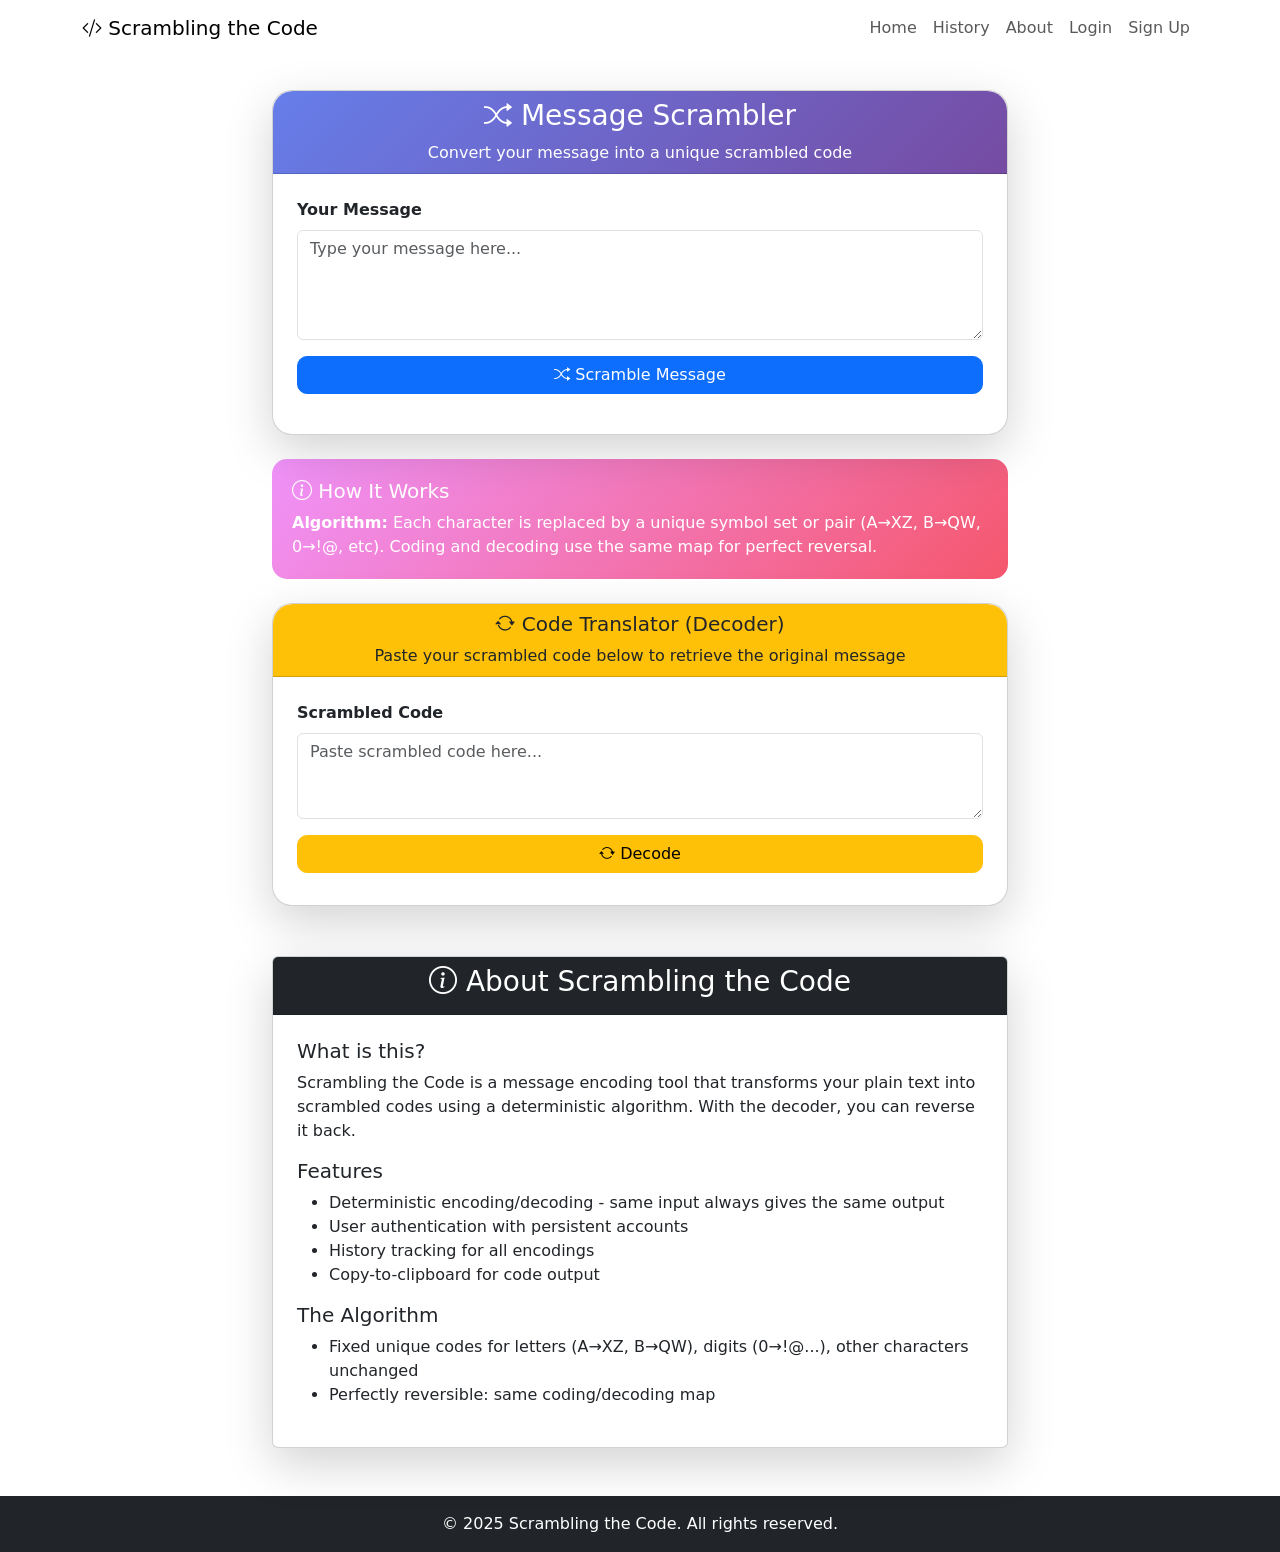
==== index.html @ efa19160 "Add files via upload" ====
<!DOCTYPE html>
<html lang="en">
<head>
  <meta charset="UTF-8">
  <meta name="viewport" content="width=device-width, initial-scale=1">
  <title>Scrambling the Code</title>
  <link href="https://cdn.jsdelivr.net/npm/bootstrap@5.3.8/dist/css/bootstrap.min.css" rel="stylesheet">
  <link rel="stylesheet" href="custom.css">
  <link rel="stylesheet" href="https://cdn.jsdelivr.net/npm/bootstrap-icons@1.10.0/font/bootstrap-icons.css">
</head>
<body>
  <nav class="navbar navbar-expand-lg navbar-light fixed-top">
    <div class="container">
      <a class="navbar-brand" href="#"><i class="bi bi-code-slash"></i> Scrambling the Code</a>
      <button class="navbar-toggler" type="button" data-bs-toggle="collapse" data-bs-target="#navbarNav">
        <span class="navbar-toggler-icon"></span>
      </button>
      <div class="collapse navbar-collapse" id="navbarNav">
        <ul class="navbar-nav ms-auto" id="navbarLinks">
          <li class="nav-item"><a class="nav-link" href="#" id="homeLink">Home</a></li>
          <li class="nav-item"><a class="nav-link" href="#" id="historyLink">History</a></li>
          <li class="nav-item"><a class="nav-link" href="#about">About</a></li>
        </ul>
      </div>
    </div>
  </nav>

  <div class="container main-container" style="margin-top:90px;margin-bottom:50px;">
    <div class="row justify-content-center">
      <div class="col-lg-8">
        <div class="card shadow-lg" style="border-radius:20px;">
          <div class="card-header text-center" style="border-radius:20px 20px 0 0;background:linear-gradient(135deg,#667eea 0%,#764ba2 100%);color:white;">
            <h3><i class="bi bi-shuffle"></i> Message Scrambler</h3>
            <p class="mb-0">Convert your message into a unique scrambled code</p>
          </div>
          <div class="card-body p-4">
            <label class="form-label fw-bold">Your Message</label>
            <textarea class="form-control mb-3" id="messageInput" rows="4" placeholder="Type your message here..."></textarea>
            <button class="btn btn-primary w-100 mb-3" id="encodeBtn" style="border-radius:10px;">
              <i class="bi bi-shuffle"></i> Scramble Message
            </button>
            <div id="outputSection" class="d-none">
              <label class="form-label fw-bold">
                Scrambled Code <i class="bi bi-clipboard copy-btn" id="copyBtn" title="Copy to clipboard"></i>
              </label>
              <div class="code-output" id="codeOutput" style="background:#1e1b4b;color:#10b981;font-family:'Courier New',monospace;padding:20px;border-radius:10px;word-break:break-all;"></div>
            </div>
          </div>
        </div>
        <div class="algo-info mt-4" style="background:linear-gradient(135deg,#f093fb 0%,#f5576c 100%);color:white;padding:20px;border-radius:15px;margin-top:20px;">
          <h5><i class="bi bi-info-circle"></i> How It Works</h5>
          <p class="mb-0"><strong>Algorithm:</strong> Each character is replaced by a unique symbol set or pair (A→XZ, B→QW, 0→!@, etc). Coding and decoding use the same map for perfect reversal.</p>
        </div>
        <div class="card shadow-lg mt-4" style="border-radius:20px;">
          <div class="card-header bg-warning text-dark text-center" style="border-radius:20px 20px 0 0;">
            <h5><i class="bi bi-arrow-repeat"></i> Code Translator (Decoder)</h5>
            <p class="mb-0">Paste your scrambled code below to retrieve the original message</p>
          </div>
          <div class="card-body p-4">
            <label class="form-label fw-bold">Scrambled Code</label>
            <textarea class="form-control mb-3" id="decodeInput" rows="3" placeholder="Paste scrambled code here..."></textarea>
            <button class="btn btn-warning w-100 mb-2" id="decodeBtn" style="border-radius:10px;">
              <i class="bi bi-arrow-repeat"></i> Decode
            </button>
            <div id="decodedSection" class="d-none">
              <label class="form-label fw-bold">Decoded Message</label>
              <div class="code-output bg-light text-dark" id="decodedOutput" style="border-radius:10px;"></div>
            </div>
          </div>
        </div>
        <div class="card shadow-lg mt-4 d-none" id="historyCard" style="border-radius:20px;">
          <div class="card-header bg-success text-white text-center" style="border-radius:20px 20px 0 0;">
            <h3><i class="bi bi-clock-history"></i> Your Encoding History</h3>
          </div>
          <div class="card-body p-4">
            <div id="historyContainer">
              <p class="text-muted text-center">No history yet. Start encoding messages!</p>
            </div>
          </div>
        </div>
      </div>
    </div>
  </div>

  <div class="container mb-5" id="about">
    <div class="row justify-content-center">
      <div class="col-lg-8">
        <div class="card shadow-lg">
          <div class="card-header bg-dark text-white text-center">
            <h3><i class="bi bi-info-circle"></i> About Scrambling the Code</h3>
          </div>
          <div class="card-body p-4">
            <h5>What is this?</h5>
            <p>Scrambling the Code is a message encoding tool that transforms your plain text into scrambled codes using a deterministic algorithm. With the decoder, you can reverse it back.</p>
            <h5>Features</h5>
            <ul>
              <li>Deterministic encoding/decoding - same input always gives the same output</li>
              <li>User authentication with persistent accounts</li>
              <li>History tracking for all encodings</li>
              <li>Copy-to-clipboard for code output</li>
            </ul>
            <h5>The Algorithm</h5>
            <ul>
              <li>Fixed unique codes for letters (A→XZ, B→QW), digits (0→!@...), other characters unchanged</li>
              <li>Perfectly reversible: same coding/decoding map</li>
            </ul>
          </div>
        </div>
      </div>
    </div>
  </div>
  <footer class="bg-dark text-white text-center py-3 mt-5">&copy; 2025 Scrambling the Code. All rights reserved.</footer>
  <script src="https://cdn.jsdelivr.net/npm/bootstrap@5.3.8/dist/js/bootstrap.bundle.min.js"></script>
  <script>
    // navbar dynamic auth logic
    function updateNavbarAuth() {
      const currentUser = JSON.parse(localStorage.getItem('currentUser') || "null");
      const links = document.getElementById('navbarLinks');
      Array.from(links.querySelectorAll('.auth-dynamic')).forEach(el => el.remove());
      if (currentUser && currentUser.name) {
        const welcome = document.createElement('li');
        welcome.className = "nav-item auth-dynamic";
        welcome.innerHTML = `<span class="nav-link">Welcome <b>${currentUser.name}</b></span>`;
        const logout = document.createElement('li');
        logout.className = "nav-item auth-dynamic";
        logout.innerHTML = `<a href="#" class="nav-link text-danger" id="logoutBtn">Logout</a>`;
        links.appendChild(welcome);
        links.appendChild(logout);
        document.getElementById('logoutBtn').onclick = function(e) {
          e.preventDefault(); localStorage.removeItem('currentUser'); updateNavbarAuth(); window.location.href = 'index.html';
        }
      } else {
        const login = document.createElement('li');
        login.className = "nav-item auth-dynamic";
        login.innerHTML = `<a href="login.html" class="nav-link">Login</a>`;
        const signup = document.createElement('li');
        signup.className = "nav-item auth-dynamic";
        signup.innerHTML = `<a href="signup.html" class="nav-link">Sign Up</a>`;
        links.appendChild(login); links.appendChild(signup);
      }
    }
    window.addEventListener('DOMContentLoaded', updateNavbarAuth);

    // --- ENCODER/DECODER ALGO ---
    const mapIn = {}; const mapOut = {};
    (() => {
      const letters = 'ABCDEFGHIJKLMNOPQRSTUVWXYZ';
      const codes = ['XZ','QW','ER','TY','UI','OP','AS','DF','GH','JK','LZ','XC','VB','NM','ZA','SX','DC','FV','GB','HN','JM','KL','PO','IU','YT','RE'];
      letters.split('').forEach((L,i)=>{mapIn[L]=codes[i];mapOut[codes[i]]=L;});
      '0123456789'.split('').forEach((D,i)=>{const sym= ['!@','#$','%^','&*','()','-_','+=','{}','[]','<>'][i];mapIn[D]=sym;mapOut[sym]=D;});
    })();
    function encode(msg) { return msg.toUpperCase().split('').map(ch=>mapIn[ch]||ch).join(''); }
    function decode(code) {
      let res='',i=0;
      while(i<code.length){
        const two=code.substr(i,2);
        if(mapOut[two]){res+=mapOut[two];i+=2;}
        else {res+=code[i];i++;}
      }
      return res;
    }
    document.getElementById('encodeBtn').onclick = () => {
      const msg = document.getElementById('messageInput').value;
      const coded = encode(msg);
      document.getElementById('codeOutput').textContent=coded;
      document.getElementById('outputSection').classList.remove('d-none');
      if(window.addToHistory) addToHistory(msg,coded);
    };
    document.getElementById('copyBtn').onclick = () => navigator.clipboard.writeText(document.getElementById('codeOutput').textContent);
    document.getElementById('decodeBtn').onclick = () => {
      const txt=decode(document.getElementById('decodeInput').value);
      document.getElementById('decodedOutput').textContent=txt;
      document.getElementById('decodedSection').classList.remove('d-none');
    };
    document.getElementById('historyLink').onclick = e => {
      e.preventDefault();
      if(!localStorage.getItem('currentUser') ){alert('Login first');location='login.html';return;}
      if(window.displayHistory) displayHistory();
      document.getElementById('historyCard').classList.remove('d-none');
      document.getElementById('historyCard').scrollIntoView();
    };
  </script>
</body>
</html>
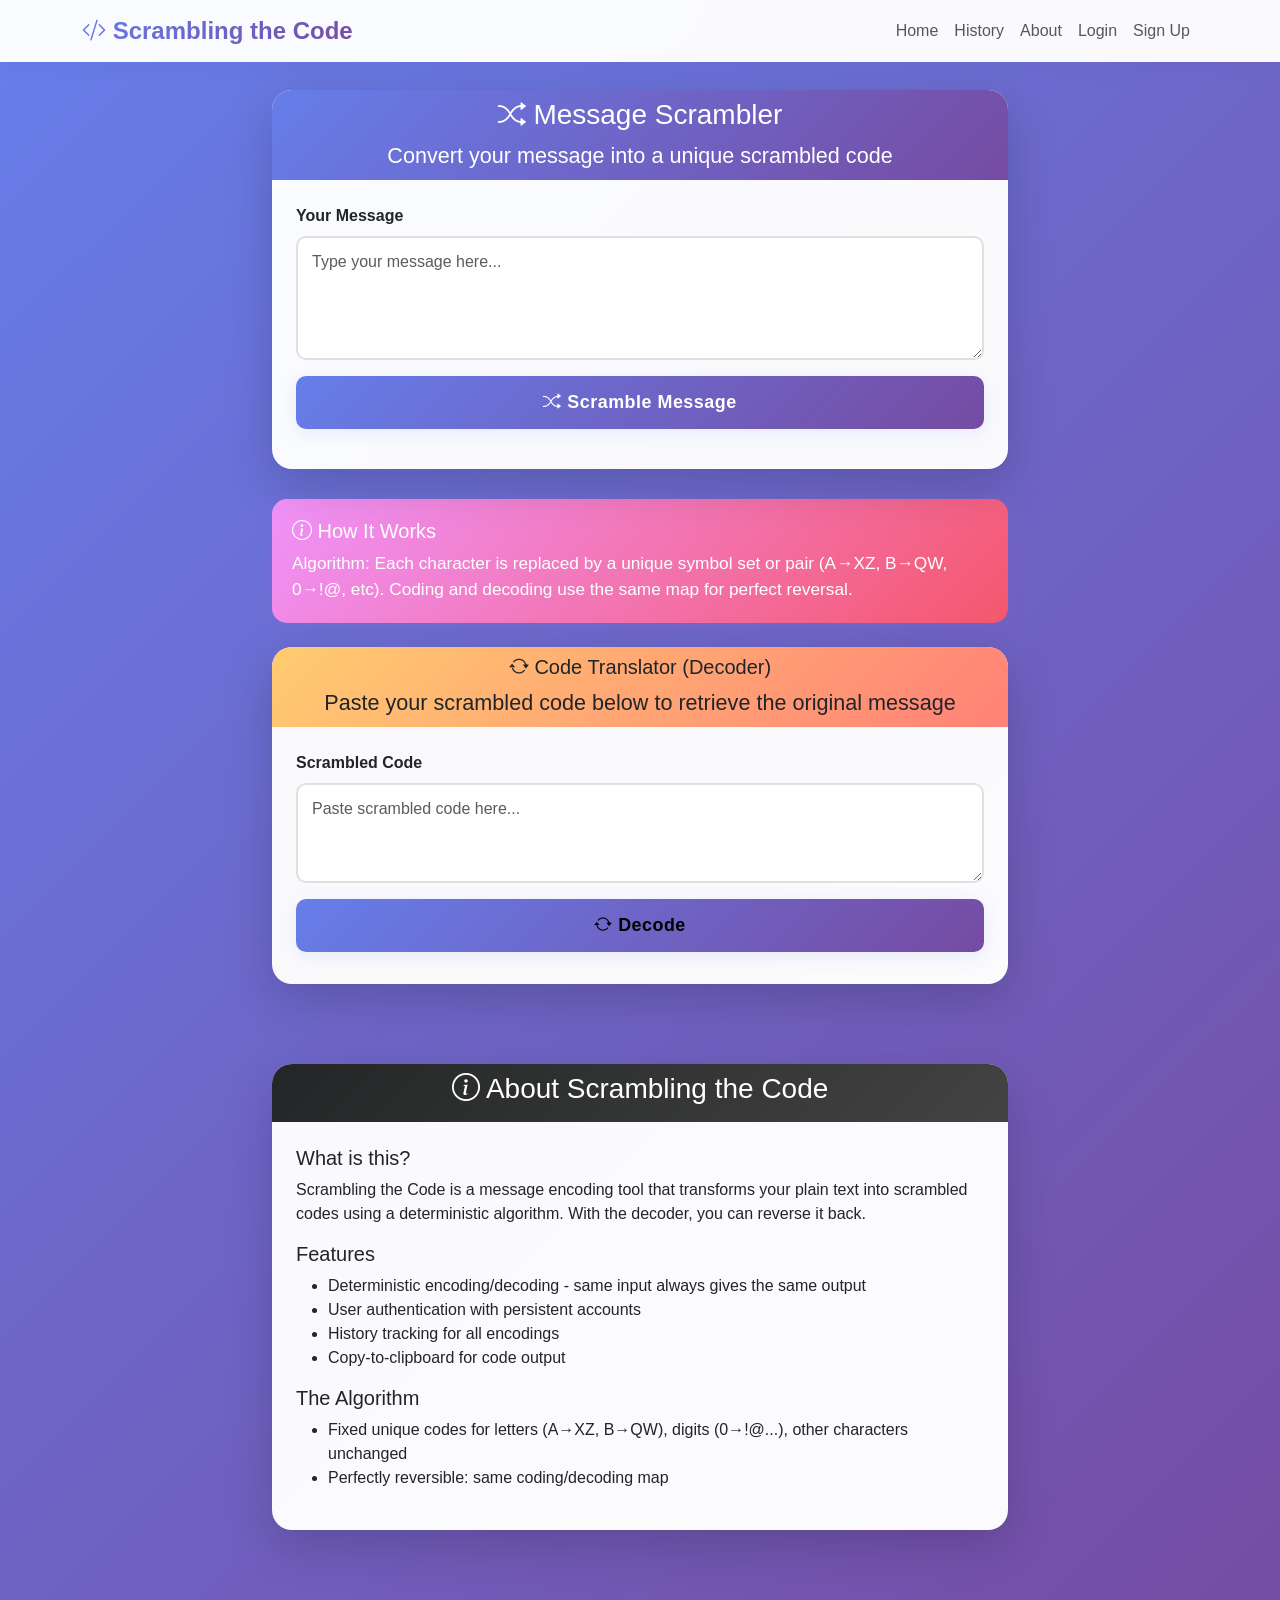
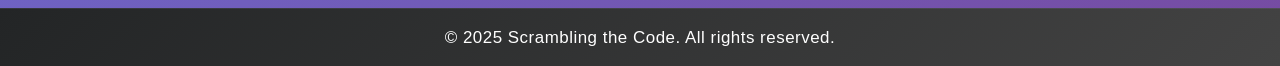
==== commit 9506b079: "Fix CSS path and script tags in index.html" ====
--- a/index.html
+++ b/index.html
@@ -4,8 +4,8 @@
   <meta charset="UTF-8">
   <meta name="viewport" content="width=device-width, initial-scale=1">
   <title>Scrambling the Code</title>
-  <link href="https://cdn.jsdelivr.net/npm/bootstrap@5.3.8/dist/css/bootstrap.min.css" rel="stylesheet">
-  <link rel="stylesheet" href="custom.css">
+  <link rel="stylesheet" href="https://cdn.jsdelivr.net/npm/bootstrap@5.3.8/dist/css/bootstrap.min.css">
+  <link rel="stylesheet" href="css/custom.css">
   <link rel="stylesheet" href="https://cdn.jsdelivr.net/npm/bootstrap-icons@1.10.0/font/bootstrap-icons.css">
 </head>
 <body>
@@ -24,7 +24,6 @@
       </div>
     </div>
   </nav>
-
   <div class="container main-container" style="margin-top:90px;margin-bottom:50px;">
     <div class="row justify-content-center">
       <div class="col-lg-8">
@@ -35,11 +34,11 @@
           </div>
           <div class="card-body p-4">
             <label class="form-label fw-bold">Your Message</label>
-            <textarea class="form-control mb-3" id="messageInput" rows="4" placeholder="Type your message here..."></textarea>
+            <textarea class="form-control mb-3" id="messageInput" placeholder="Type your message here..." rows="4"></textarea>
             <button class="btn btn-primary w-100 mb-3" id="encodeBtn" style="border-radius:10px;">
               <i class="bi bi-shuffle"></i> Scramble Message
             </button>
-            <div id="outputSection" class="d-none">
+            <div class="d-none" id="outputSection">
               <label class="form-label fw-bold">
                 Scrambled Code <i class="bi bi-clipboard copy-btn" id="copyBtn" title="Copy to clipboard"></i>
               </label>
@@ -49,7 +48,7 @@
         </div>
         <div class="algo-info mt-4" style="background:linear-gradient(135deg,#f093fb 0%,#f5576c 100%);color:white;padding:20px;border-radius:15px;margin-top:20px;">
           <h5><i class="bi bi-info-circle"></i> How It Works</h5>
-          <p class="mb-0"><strong>Algorithm:</strong> Each character is replaced by a unique symbol set or pair (A→XZ, B→QW, 0→!@, etc). Coding and decoding use the same map for perfect reversal.</p>
+          <p class="mb-0">Algorithm: Each character is replaced by a unique symbol set or pair (A→XZ, B→QW, 0→!@, etc). Coding and decoding use the same map for perfect reversal.</p>
         </div>
         <div class="card shadow-lg mt-4" style="border-radius:20px;">
           <div class="card-header bg-warning text-dark text-center" style="border-radius:20px 20px 0 0;">
@@ -58,11 +57,11 @@
           </div>
           <div class="card-body p-4">
             <label class="form-label fw-bold">Scrambled Code</label>
-            <textarea class="form-control mb-3" id="decodeInput" rows="3" placeholder="Paste scrambled code here..."></textarea>
+            <textarea class="form-control mb-3" id="decodeInput" placeholder="Paste scrambled code here..." rows="3"></textarea>
             <button class="btn btn-warning w-100 mb-2" id="decodeBtn" style="border-radius:10px;">
               <i class="bi bi-arrow-repeat"></i> Decode
             </button>
-            <div id="decodedSection" class="d-none">
+            <div class="d-none" id="decodedSection">
               <label class="form-label fw-bold">Decoded Message</label>
               <div class="code-output bg-light text-dark" id="decodedOutput" style="border-radius:10px;"></div>
             </div>
@@ -81,7 +80,6 @@
       </div>
     </div>
   </div>
-
   <div class="container mb-5" id="about">
     <div class="row justify-content-center">
       <div class="col-lg-8">
@@ -109,8 +107,9 @@
       </div>
     </div>
   </div>
-  <footer class="bg-dark text-white text-center py-3 mt-5">&copy; 2025 Scrambling the Code. All rights reserved.</footer>
+  <footer class="bg-dark text-white text-center py-3 mt-5">© 2025 Scrambling the Code. All rights reserved.</footer>
   <script src="https://cdn.jsdelivr.net/npm/bootstrap@5.3.8/dist/js/bootstrap.bundle.min.js"></script>
+  <script src="js/auth.js"></script>
   <script>
     // navbar dynamic auth logic
     function updateNavbarAuth() {
@@ -140,7 +139,6 @@
       }
     }
     window.addEventListener('DOMContentLoaded', updateNavbarAuth);
-
     // --- ENCODER/DECODER ALGO ---
     const mapIn = {}; const mapOut = {};
     (() => {
--- a/css/custom.css
+++ b/css/custom.css
@@ -0,0 +1,122 @@
+body {
+  background: linear-gradient(135deg, #667eea 0%, #764ba2 100%);
+  min-height: 100vh;
+  font-family: 'Segoe UI', Tahoma, Geneva, Verdana, sans-serif;
+}
+
+.navbar {
+  background: rgba(255, 255, 255, 0.97)!important;
+  backdrop-filter: blur(8px);
+  box-shadow: 0 2px 18px rgba(86, 86, 161, 0.10);
+}
+
+.navbar-brand {
+  font-weight: 700;
+  font-size: 1.5rem;
+  background: linear-gradient(135deg, #667eea 0%, #764ba2 100%);
+  -webkit-background-clip: text;
+  -webkit-text-fill-color: transparent;
+  background-clip: text;
+}
+
+.card {
+  border: none;
+  border-radius: 20px;
+  box-shadow: 0 10px 40px rgba(85, 70, 130, 0.08);
+  background: rgba(255,255,255,0.97);
+  margin-bottom: 30px;
+}
+
+.card-header {
+  border-radius: 20px 20px 0 0 !important;
+  background: linear-gradient(135deg, #667eea 0%, #764ba2 60%, #a084e8 100%);
+  color: white;
+  font-size: 1.35rem;
+  border: none;
+}
+
+.bg-success {background: linear-gradient(135deg, #34e89e 0%, #0f3443 100%)!important;}
+.bg-warning {background: linear-gradient(135deg, #ffcc70 0%, #ff8177 100%)!important;}
+.bg-dark {background: linear-gradient(135deg, #232526 0%, #434343 100%)!important;}
+.algo-info {
+  background: linear-gradient(135deg, #f093fb 0%, #f5576c 100%);
+  color: white;
+  padding: 24px 20px;
+  border-radius: 15px;
+  margin-top: 24px;
+  font-size: 1.08rem;
+  box-shadow: 0 2px 18px rgba(248,97,188,0.08);
+}
+
+.btn-primary, .btn-success, .btn-warning {
+  border: none;
+  background: linear-gradient(135deg, #667eea 0%, #764ba2 100%);
+  font-weight: 600;
+  border-radius: 10px;
+  letter-spacing: .5px;
+  font-size: 1.12rem;
+  box-shadow: 0 4px 18px rgba(102, 126, 234, 0.13);
+  padding: 13px 0;
+  transition: transform .22s, box-shadow .22s;
+}
+.btn-primary:hover,
+.btn-success:hover,
+.btn-warning:hover {
+  background: linear-gradient(135deg, #977bfa 0%, #8f6af6 100%);
+  transform: translateY(-2px) scale(1.03);
+  box-shadow: 0 8px 24px rgba(102, 126, 234, 0.25);
+}
+
+.form-control {
+  border-radius: 10px;
+  border: 2px solid #e0e0e0;
+  padding: 12px 14px;
+  font-size: 1rem;
+  transition: all 0.25s;
+}
+
+.form-control:focus {
+  border-color: #764ba2;
+  box-shadow: 0 0 0 0.12rem rgba(118,75,162,0.07);
+}
+
+.code-output {
+  background: #1e1b4b !important;
+  color: #10b981 !important;
+  font-family: 'Courier New', Courier, monospace;
+  padding: 22px 18px;
+  border-radius: 10px;
+  font-size: 1.18rem;
+  min-height: 54px;
+  word-break: break-all;
+  letter-spacing: 2px;
+  margin-bottom: 12px;
+}
+
+.bg-light.text-dark {
+  background: #f4f6fa!important;
+  color: #111!important;
+}
+
+.copy-btn {
+  cursor: pointer;
+  transition: color 0.24s;
+  margin-left: 8px;
+}
+.copy-btn:hover {color: #764ba2;}
+
+.alert, #alertMessage {
+  border-radius: 14px;
+  font-size: 1.08rem;
+}
+
+footer {
+  letter-spacing: .5px;
+  border-top: 1px solid rgba(140,140,185,0.14);
+  font-size: 1.06rem;
+}
+
+/* Give the background and cards a slight gradient shadow ring effect */
+.container main-container > .row {
+  filter: drop-shadow(0 10px 24px rgba(86,70,161,.10));
+}
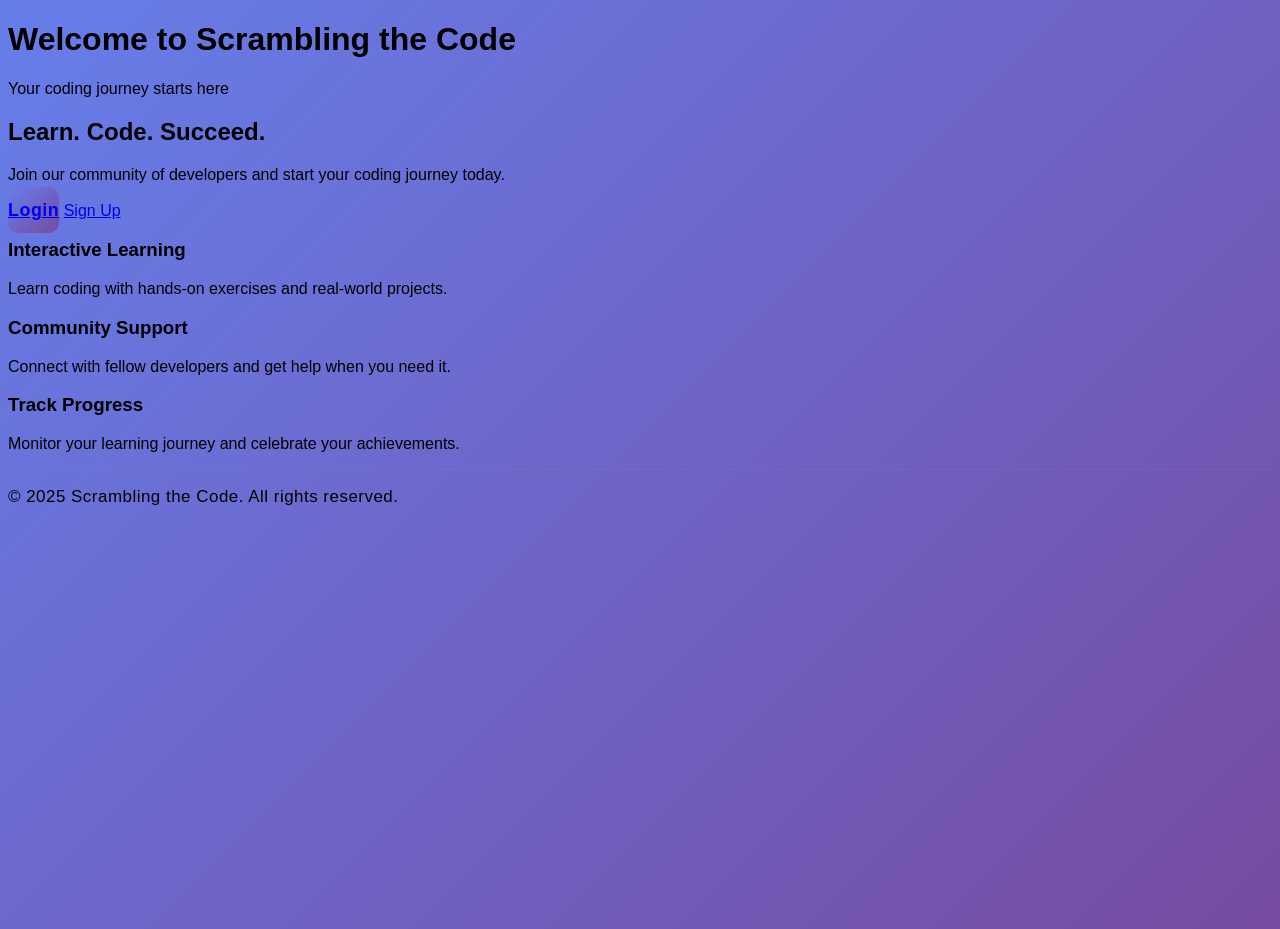
==== commit 86080aea: "Create index.html" ====
--- a/index.html
+++ b/index.html
@@ -1,182 +1,50 @@
-<!DOCTYPE html>
-<html lang="en">
-<head>
-  <meta charset="UTF-8">
-  <meta name="viewport" content="width=device-width, initial-scale=1">
-  <title>Scrambling the Code</title>
-  <link rel="stylesheet" href="https://cdn.jsdelivr.net/npm/bootstrap@5.3.8/dist/css/bootstrap.min.css">
-  <link rel="stylesheet" href="css/custom.css">
-  <link rel="stylesheet" href="https://cdn.jsdelivr.net/npm/bootstrap-icons@1.10.0/font/bootstrap-icons.css">
-</head>
-<body>
-  <nav class="navbar navbar-expand-lg navbar-light fixed-top">
-    <div class="container">
-      <a class="navbar-brand" href="#"><i class="bi bi-code-slash"></i> Scrambling the Code</a>
-      <button class="navbar-toggler" type="button" data-bs-toggle="collapse" data-bs-target="#navbarNav">
-        <span class="navbar-toggler-icon"></span>
-      </button>
-      <div class="collapse navbar-collapse" id="navbarNav">
-        <ul class="navbar-nav ms-auto" id="navbarLinks">
-          <li class="nav-item"><a class="nav-link" href="#" id="homeLink">Home</a></li>
-          <li class="nav-item"><a class="nav-link" href="#" id="historyLink">History</a></li>
-          <li class="nav-item"><a class="nav-link" href="#about">About</a></li>
-        </ul>
-      </div>
-    </div>
-  </nav>
-  <div class="container main-container" style="margin-top:90px;margin-bottom:50px;">
-    <div class="row justify-content-center">
-      <div class="col-lg-8">
-        <div class="card shadow-lg" style="border-radius:20px;">
-          <div class="card-header text-center" style="border-radius:20px 20px 0 0;background:linear-gradient(135deg,#667eea 0%,#764ba2 100%);color:white;">
-            <h3><i class="bi bi-shuffle"></i> Message Scrambler</h3>
-            <p class="mb-0">Convert your message into a unique scrambled code</p>
-          </div>
-          <div class="card-body p-4">
-            <label class="form-label fw-bold">Your Message</label>
-            <textarea class="form-control mb-3" id="messageInput" placeholder="Type your message here..." rows="4"></textarea>
-            <button class="btn btn-primary w-100 mb-3" id="encodeBtn" style="border-radius:10px;">
-              <i class="bi bi-shuffle"></i> Scramble Message
-            </button>
-            <div class="d-none" id="outputSection">
-              <label class="form-label fw-bold">
-                Scrambled Code <i class="bi bi-clipboard copy-btn" id="copyBtn" title="Copy to clipboard"></i>
-              </label>
-              <div class="code-output" id="codeOutput" style="background:#1e1b4b;color:#10b981;font-family:'Courier New',monospace;padding:20px;border-radius:10px;word-break:break-all;"></div>
-            </div>
-          </div>
-        </div>
-        <div class="algo-info mt-4" style="background:linear-gradient(135deg,#f093fb 0%,#f5576c 100%);color:white;padding:20px;border-radius:15px;margin-top:20px;">
-          <h5><i class="bi bi-info-circle"></i> How It Works</h5>
-          <p class="mb-0">Algorithm: Each character is replaced by a unique symbol set or pair (A→XZ, B→QW, 0→!@, etc). Coding and decoding use the same map for perfect reversal.</p>
-        </div>
-        <div class="card shadow-lg mt-4" style="border-radius:20px;">
-          <div class="card-header bg-warning text-dark text-center" style="border-radius:20px 20px 0 0;">
-            <h5><i class="bi bi-arrow-repeat"></i> Code Translator (Decoder)</h5>
-            <p class="mb-0">Paste your scrambled code below to retrieve the original message</p>
-          </div>
-          <div class="card-body p-4">
-            <label class="form-label fw-bold">Scrambled Code</label>
-            <textarea class="form-control mb-3" id="decodeInput" placeholder="Paste scrambled code here..." rows="3"></textarea>
-            <button class="btn btn-warning w-100 mb-2" id="decodeBtn" style="border-radius:10px;">
-              <i class="bi bi-arrow-repeat"></i> Decode
-            </button>
-            <div class="d-none" id="decodedSection">
-              <label class="form-label fw-bold">Decoded Message</label>
-              <div class="code-output bg-light text-dark" id="decodedOutput" style="border-radius:10px;"></div>
-            </div>
-          </div>
-        </div>
-        <div class="card shadow-lg mt-4 d-none" id="historyCard" style="border-radius:20px;">
-          <div class="card-header bg-success text-white text-center" style="border-radius:20px 20px 0 0;">
-            <h3><i class="bi bi-clock-history"></i> Your Encoding History</h3>
-          </div>
-          <div class="card-body p-4">
-            <div id="historyContainer">
-              <p class="text-muted text-center">No history yet. Start encoding messages!</p>
-            </div>
-          </div>
-        </div>
-      </div>
-    </div>
-  </div>
-  <div class="container mb-5" id="about">
-    <div class="row justify-content-center">
-      <div class="col-lg-8">
-        <div class="card shadow-lg">
-          <div class="card-header bg-dark text-white text-center">
-            <h3><i class="bi bi-info-circle"></i> About Scrambling the Code</h3>
-          </div>
-          <div class="card-body p-4">
-            <h5>What is this?</h5>
-            <p>Scrambling the Code is a message encoding tool that transforms your plain text into scrambled codes using a deterministic algorithm. With the decoder, you can reverse it back.</p>
-            <h5>Features</h5>
-            <ul>
-              <li>Deterministic encoding/decoding - same input always gives the same output</li>
-              <li>User authentication with persistent accounts</li>
-              <li>History tracking for all encodings</li>
-              <li>Copy-to-clipboard for code output</li>
-            </ul>
-            <h5>The Algorithm</h5>
-            <ul>
-              <li>Fixed unique codes for letters (A→XZ, B→QW), digits (0→!@...), other characters unchanged</li>
-              <li>Perfectly reversible: same coding/decoding map</li>
-            </ul>
-          </div>
-        </div>
-      </div>
-    </div>
-  </div>
-  <footer class="bg-dark text-white text-center py-3 mt-5">© 2025 Scrambling the Code. All rights reserved.</footer>
-  <script src="https://cdn.jsdelivr.net/npm/bootstrap@5.3.8/dist/js/bootstrap.bundle.min.js"></script>
-  <script src="js/auth.js"></script>
-  <script>
-    // navbar dynamic auth logic
-    function updateNavbarAuth() {
-      const currentUser = JSON.parse(localStorage.getItem('currentUser') || "null");
-      const links = document.getElementById('navbarLinks');
-      Array.from(links.querySelectorAll('.auth-dynamic')).forEach(el => el.remove());
-      if (currentUser && currentUser.name) {
-        const welcome = document.createElement('li');
-        welcome.className = "nav-item auth-dynamic";
-        welcome.innerHTML = `<span class="nav-link">Welcome <b>${currentUser.name}</b></span>`;
-        const logout = document.createElement('li');
-        logout.className = "nav-item auth-dynamic";
-        logout.innerHTML = `<a href="#" class="nav-link text-danger" id="logoutBtn">Logout</a>`;
-        links.appendChild(welcome);
-        links.appendChild(logout);
-        document.getElementById('logoutBtn').onclick = function(e) {
-          e.preventDefault(); localStorage.removeItem('currentUser'); updateNavbarAuth(); window.location.href = 'index.html';
-        }
-      } else {
-        const login = document.createElement('li');
-        login.className = "nav-item auth-dynamic";
-        login.innerHTML = `<a href="login.html" class="nav-link">Login</a>`;
-        const signup = document.createElement('li');
-        signup.className = "nav-item auth-dynamic";
-        signup.innerHTML = `<a href="signup.html" class="nav-link">Sign Up</a>`;
-        links.appendChild(login); links.appendChild(signup);
-      }
-    }
-    window.addEventListener('DOMContentLoaded', updateNavbarAuth);
-    // --- ENCODER/DECODER ALGO ---
-    const mapIn = {}; const mapOut = {};
-    (() => {
-      const letters = 'ABCDEFGHIJKLMNOPQRSTUVWXYZ';
-      const codes = ['XZ','QW','ER','TY','UI','OP','AS','DF','GH','JK','LZ','XC','VB','NM','ZA','SX','DC','FV','GB','HN','JM','KL','PO','IU','YT','RE'];
-      letters.split('').forEach((L,i)=>{mapIn[L]=codes[i];mapOut[codes[i]]=L;});
-      '0123456789'.split('').forEach((D,i)=>{const sym= ['!@','#$','%^','&*','()','-_','+=','{}','[]','<>'][i];mapIn[D]=sym;mapOut[sym]=D;});
-    })();
-    function encode(msg) { return msg.toUpperCase().split('').map(ch=>mapIn[ch]||ch).join(''); }
-    function decode(code) {
-      let res='',i=0;
-      while(i<code.length){
-        const two=code.substr(i,2);
-        if(mapOut[two]){res+=mapOut[two];i+=2;}
-        else {res+=code[i];i++;}
-      }
-      return res;
-    }
-    document.getElementById('encodeBtn').onclick = () => {
-      const msg = document.getElementById('messageInput').value;
-      const coded = encode(msg);
-      document.getElementById('codeOutput').textContent=coded;
-      document.getElementById('outputSection').classList.remove('d-none');
-      if(window.addToHistory) addToHistory(msg,coded);
-    };
-    document.getElementById('copyBtn').onclick = () => navigator.clipboard.writeText(document.getElementById('codeOutput').textContent);
-    document.getElementById('decodeBtn').onclick = () => {
-      const txt=decode(document.getElementById('decodeInput').value);
-      document.getElementById('decodedOutput').textContent=txt;
-      document.getElementById('decodedSection').classList.remove('d-none');
-    };
-    document.getElementById('historyLink').onclick = e => {
-      e.preventDefault();
-      if(!localStorage.getItem('currentUser') ){alert('Login first');location='login.html';return;}
-      if(window.displayHistory) displayHistory();
-      document.getElementById('historyCard').classList.remove('d-none');
-      document.getElementById('historyCard').scrollIntoView();
-    };
-  </script>
-</body>
-</html>
+<!DOCTYPE html>
+<html lang="en">
+<head>
+    <meta charset="UTF-8">
+    <meta name="viewport" content="width=device-width, initial-scale=1.0">
+    <title>Scrambling the Code - Home</title>
+    <link rel="stylesheet" href="css/custom.css">
+</head>
+<body>
+    <div class="container">
+        <header>
+            <h1>Welcome to Scrambling the Code</h1>
+            <p>Your coding journey starts here</p>
+        </header>
+        
+        <main>
+            <section class="hero">
+                <h2>Learn. Code. Succeed.</h2>
+                <p>Join our community of developers and start your coding journey today.</p>
+            </section>
+            
+            <section class="actions">
+                <a href="login.html" class="btn btn-primary">Login</a>
+                <a href="signup.html" class="btn btn-secondary">Sign Up</a>
+            </section>
+            
+            <section class="features">
+                <div class="feature">
+                    <h3>Interactive Learning</h3>
+                    <p>Learn coding with hands-on exercises and real-world projects.</p>
+                </div>
+                
+                <div class="feature">
+                    <h3>Community Support</h3>
+                    <p>Connect with fellow developers and get help when you need it.</p>
+                </div>
+                
+                <div class="feature">
+                    <h3>Track Progress</h3>
+                    <p>Monitor your learning journey and celebrate your achievements.</p>
+                </div>
+            </section>
+        </main>
+        
+        <footer>
+            <p>&copy; 2025 Scrambling the Code. All rights reserved.</p>
+        </footer>
+    </div>
+</body>
+</html>
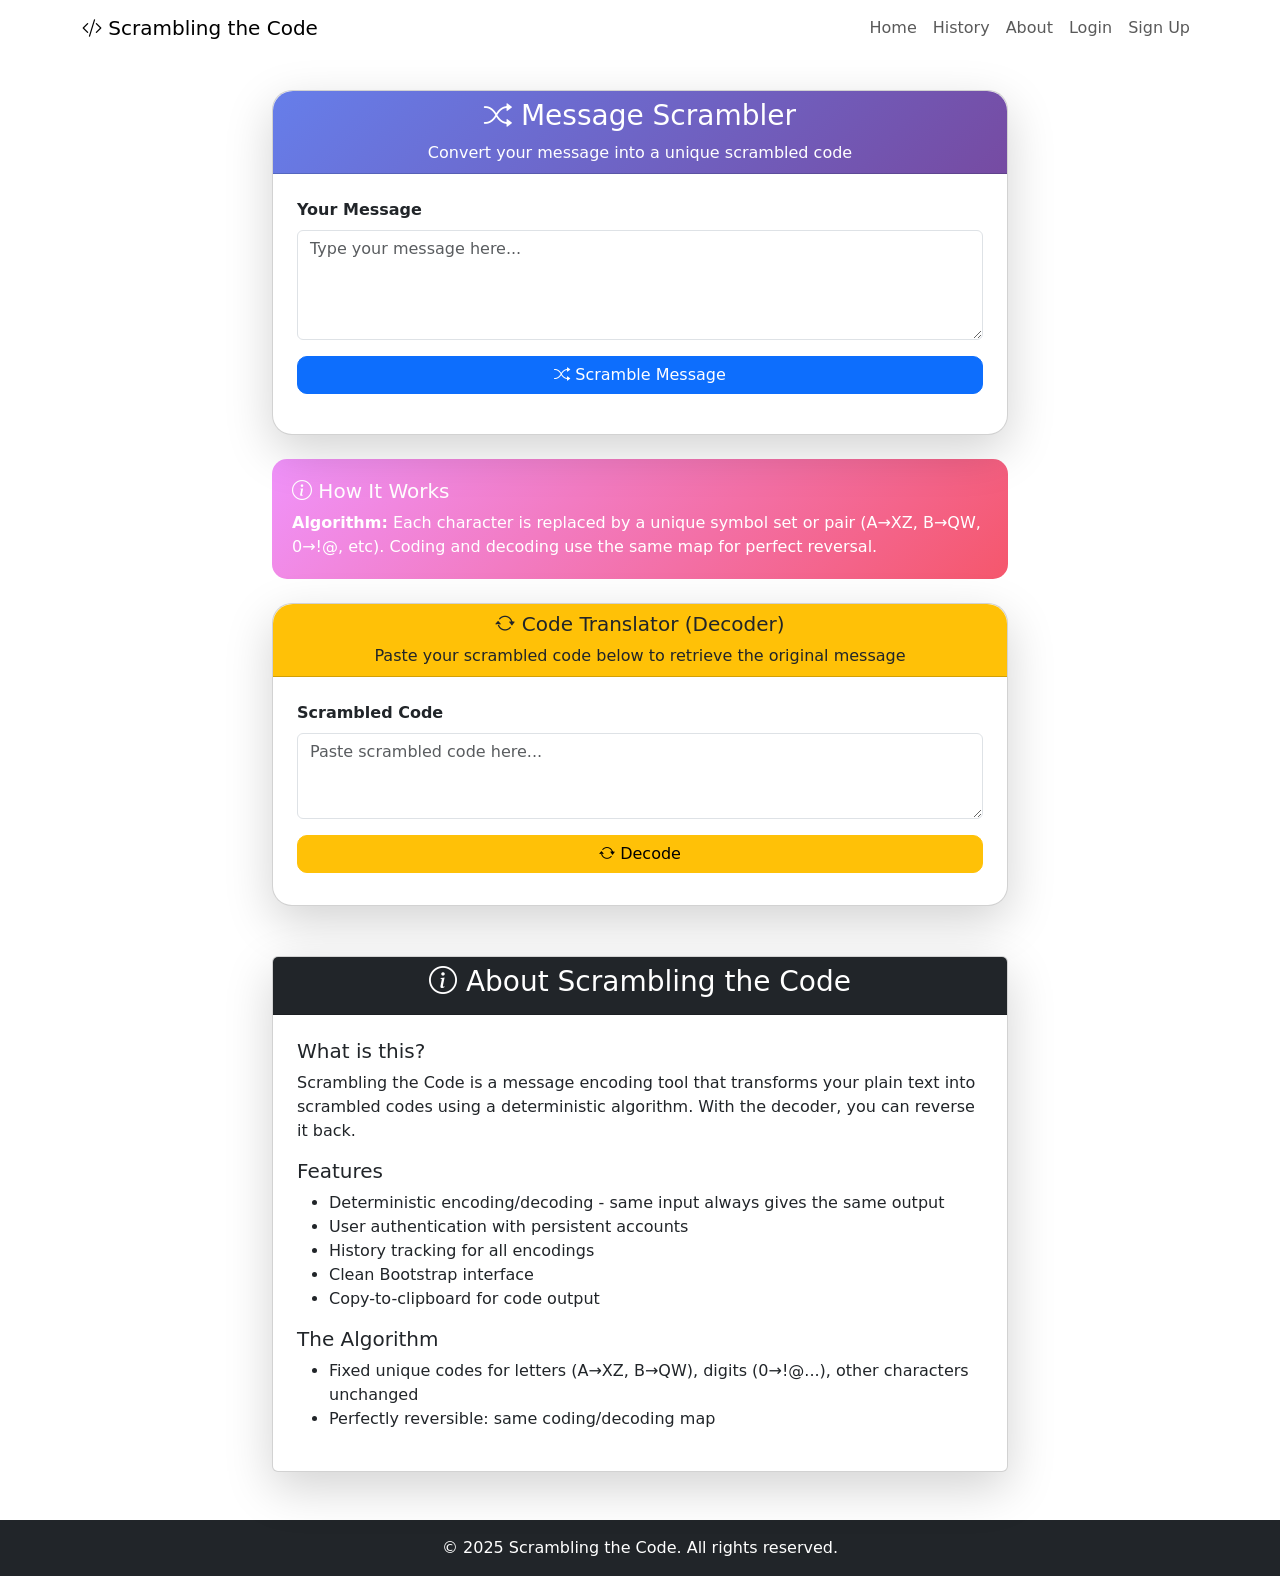
==== commit 8e8b6a7a: "Update index.html" ====
--- a/index.html
+++ b/index.html
@@ -1,50 +1,185 @@
 <!DOCTYPE html>
 <html lang="en">
 <head>
-    <meta charset="UTF-8">
-    <meta name="viewport" content="width=device-width, initial-scale=1.0">
-    <title>Scrambling the Code - Home</title>
-    <link rel="stylesheet" href="css/custom.css">
+  <meta charset="UTF-8">
+  <meta name="viewport" content="width=device-width, initial-scale=1">
+  <title>Scrambling the Code</title>
+  <link href="https://cdn.jsdelivr.net/npm/bootstrap@5.3.8/dist/css/bootstrap.min.css" rel="stylesheet">
+  <link rel="stylesheet" href="custom.css">
+  <link rel="stylesheet" href="https://cdn.jsdelivr.net/npm/bootstrap-icons@1.10.0/font/bootstrap-icons.css">
 </head>
 <body>
+  <nav class="navbar navbar-expand-lg navbar-light fixed-top">
     <div class="container">
-        <header>
-            <h1>Welcome to Scrambling the Code</h1>
-            <p>Your coding journey starts here</p>
-        </header>
-        
-        <main>
-            <section class="hero">
-                <h2>Learn. Code. Succeed.</h2>
-                <p>Join our community of developers and start your coding journey today.</p>
-            </section>
-            
-            <section class="actions">
-                <a href="login.html" class="btn btn-primary">Login</a>
-                <a href="signup.html" class="btn btn-secondary">Sign Up</a>
-            </section>
-            
-            <section class="features">
-                <div class="feature">
-                    <h3>Interactive Learning</h3>
-                    <p>Learn coding with hands-on exercises and real-world projects.</p>
-                </div>
-                
-                <div class="feature">
-                    <h3>Community Support</h3>
-                    <p>Connect with fellow developers and get help when you need it.</p>
-                </div>
-                
-                <div class="feature">
-                    <h3>Track Progress</h3>
-                    <p>Monitor your learning journey and celebrate your achievements.</p>
-                </div>
-            </section>
-        </main>
-        
-        <footer>
-            <p>&copy; 2025 Scrambling the Code. All rights reserved.</p>
-        </footer>
+      <a class="navbar-brand" href="#"><i class="bi bi-code-slash"></i> Scrambling the Code</a>
+      <button class="navbar-toggler" type="button" data-bs-toggle="collapse" data-bs-target="#navbarNav">
+        <span class="navbar-toggler-icon"></span>
+      </button>
+      <div class="collapse navbar-collapse" id="navbarNav">
+        <ul class="navbar-nav ms-auto" id="navbarLinks">
+          <li class="nav-item"><a class="nav-link" href="#" id="homeLink">Home</a></li>
+          <li class="nav-item"><a class="nav-link" href="#" id="historyLink">History</a></li>
+          <li class="nav-item"><a class="nav-link" href="#about">About</a></li>
+        </ul>
+      </div>
     </div>
+  </nav>
+
+  <div class="container main-container" style="margin-top:90px;margin-bottom:50px;">
+    <div class="row justify-content-center">
+      <div class="col-lg-8">
+        <div class="card shadow-lg" style="border-radius:20px;">
+          <div class="card-header text-center" style="border-radius:20px 20px 0 0;background:linear-gradient(135deg,#667eea 0%,#764ba2 100%);color:white;">
+            <h3><i class="bi bi-shuffle"></i> Message Scrambler</h3>
+            <p class="mb-0">Convert your message into a unique scrambled code</p>
+          </div>
+          <div class="card-body p-4">
+            <label class="form-label fw-bold">Your Message</label>
+            <textarea class="form-control mb-3" id="messageInput" rows="4" placeholder="Type your message here..."></textarea>
+            <button class="btn btn-primary w-100 mb-3" id="encodeBtn" style="border-radius:10px;">
+              <i class="bi bi-shuffle"></i> Scramble Message
+            </button>
+            <div id="outputSection" class="d-none">
+              <label class="form-label fw-bold">
+                Scrambled Code <i class="bi bi-clipboard copy-btn" id="copyBtn" title="Copy to clipboard"></i>
+              </label>
+              <div class="code-output" id="codeOutput" style="background:#1e1b4b;color:#10b981;font-family:'Courier New',monospace;padding:20px;border-radius:10px;word-break:break-all;"></div>
+            </div>
+          </div>
+        </div>
+        <div class="algo-info mt-4" style="background:linear-gradient(135deg,#f093fb 0%,#f5576c 100%);color:white;padding:20px;border-radius:15px;margin-top:20px;">
+          <h5><i class="bi bi-info-circle"></i> How It Works</h5>
+          <p class="mb-0"><strong>Algorithm:</strong> Each character is replaced by a unique symbol set or pair (A→XZ, B→QW, 0→!@, etc). Coding and decoding use the same map for perfect reversal.</p>
+        </div>
+        <div class="card shadow-lg mt-4" style="border-radius:20px;">
+          <div class="card-header bg-warning text-dark text-center" style="border-radius:20px 20px 0 0;">
+            <h5><i class="bi bi-arrow-repeat"></i> Code Translator (Decoder)</h5>
+            <p class="mb-0">Paste your scrambled code below to retrieve the original message</p>
+          </div>
+          <div class="card-body p-4">
+            <label class="form-label fw-bold">Scrambled Code</label>
+            <textarea class="form-control mb-3" id="decodeInput" rows="3" placeholder="Paste scrambled code here..."></textarea>
+            <button class="btn btn-warning w-100 mb-2" id="decodeBtn" style="border-radius:10px;">
+              <i class="bi bi-arrow-repeat"></i> Decode
+            </button>
+            <div id="decodedSection" class="d-none">
+              <label class="form-label fw-bold">Decoded Message</label>
+              <div class="code-output bg-light text-dark" id="decodedOutput" style="border-radius:10px;"></div>
+            </div>
+          </div>
+        </div>
+        <div class="card shadow-lg mt-4 d-none" id="historyCard" style="border-radius:20px;">
+          <div class="card-header bg-success text-white text-center" style="border-radius:20px 20px 0 0;">
+            <h3><i class="bi bi-clock-history"></i> Your Encoding History</h3>
+          </div>
+          <div class="card-body p-4">
+            <div id="historyContainer">
+              <p class="text-muted text-center">No history yet. Start encoding messages!</p>
+            </div>
+          </div>
+        </div>
+      </div>
+    </div>
+  </div>
+
+  <div class="container mb-5" id="about">
+    <div class="row justify-content-center">
+      <div class="col-lg-8">
+        <div class="card shadow-lg">
+          <div class="card-header bg-dark text-white text-center">
+            <h3><i class="bi bi-info-circle"></i> About Scrambling the Code</h3>
+          </div>
+          <div class="card-body p-4">
+            <h5>What is this?</h5>
+            <p>Scrambling the Code is a message encoding tool that transforms your plain text into scrambled codes using a deterministic algorithm. With the decoder, you can reverse it back.</p>
+            <h5>Features</h5>
+            <ul>
+              <li>Deterministic encoding/decoding - same input always gives the same output</li>
+              <li>User authentication with persistent accounts</li>
+              <li>History tracking for all encodings</li>
+              <li>Clean Bootstrap interface</li>
+              <li>Copy-to-clipboard for code output</li>
+            </ul>
+            <h5>The Algorithm</h5>
+            <ul>
+              <li>Fixed unique codes for letters (A→XZ, B→QW), digits (0→!@...), other characters unchanged</li>
+              <li>Perfectly reversible: same coding/decoding map</li>
+            </ul>
+          </div>
+        </div>
+      </div>
+    </div>
+  </div>
+  <footer class="bg-dark text-white text-center py-3 mt-5">&copy; 2025 Scrambling the Code. All rights reserved.</footer>
+  <script src="https://cdn.jsdelivr.net/npm/bootstrap@5.3.8/dist/js/bootstrap.bundle.min.js"></script>
+  <script>
+    // navbar dynamic auth logic
+    function updateNavbarAuth() {
+      const currentUser = JSON.parse(localStorage.getItem('currentUser') || "null");
+      const links = document.getElementById('navbarLinks');
+      Array.from(links.querySelectorAll('.auth-dynamic')).forEach(el => el.remove());
+      if (currentUser && currentUser.name) {
+        const welcome = document.createElement('li');
+        welcome.className = "nav-item auth-dynamic";
+        welcome.innerHTML = `<span class="nav-link">Welcome <b>${currentUser.name}</b></span>`;
+        const logout = document.createElement('li');
+        logout.className = "nav-item auth-dynamic";
+        logout.innerHTML = `<a href="#" class="nav-link text-danger" id="logoutBtn">Logout</a>`;
+        links.appendChild(welcome);
+        links.appendChild(logout);
+        document.getElementById('logoutBtn').onclick = function(e) {
+          e.preventDefault(); localStorage.removeItem('currentUser'); updateNavbarAuth(); window.location.href = 'index.html';
+        }
+      } else {
+        const login = document.createElement('li');
+        login.className = "nav-item auth-dynamic";
+        login.innerHTML = `<a href="login.html" class="nav-link">Login</a>`;
+        const signup = document.createElement('li');
+        signup.className = "nav-item auth-dynamic";
+        signup.innerHTML = `<a href="signup.html" class="nav-link">Sign Up</a>`;
+        links.appendChild(login); links.appendChild(signup);
+      }
+    }
+    window.addEventListener('DOMContentLoaded', updateNavbarAuth);
+
+    // --- ENCODER/DECODER ALGO ---
+    const mapIn = {}; const mapOut = {};
+    (() => {
+      const letters = 'ABCDEFGHIJKLMNOPQRSTUVWXYZ';
+      const codes = ['XZ','QW','ER','TY','UI','OP','AS','DF','GH','JK','LZ','XC','VB','NM','ZA','SX','DC','FV','GB','HN','JM','KL','PO','IU','YT','RE'];
+      letters.split('').forEach((L,i)=>{mapIn[L]=codes[i];mapOut[codes[i]]=L;});
+      '0123456789'.split('').forEach((D,i)=>{const sym= ['!@','#$','%^','&*','()','-_','+=','{}','[]','<>'][i];mapIn[D]=sym;mapOut[sym]=D;});
+    })();
+    function encode(msg) { return msg.toUpperCase().split('').map(ch=>mapIn[ch]||ch).join(''); }
+    function decode(code) {
+      let res='',i=0;
+      while(i<code.length){
+        const two=code.substr(i,2);
+        if(mapOut[two]){res+=mapOut[two];i+=2;}
+        else {res+=code[i];i++;}
+      }
+      return res;
+    }
+    document.getElementById('encodeBtn').onclick = () => {
+      const msg = document.getElementById('messageInput').value;
+      const coded = encode(msg);
+      document.getElementById('codeOutput').textContent=coded;
+      document.getElementById('outputSection').classList.remove('d-none');
+      if(window.addToHistory) addToHistory(msg,coded);
+    };
+    document.getElementById('copyBtn').onclick = () => navigator.clipboard.writeText(document.getElementById('codeOutput').textContent);
+    document.getElementById('decodeBtn').onclick = () => {
+      const txt=decode(document.getElementById('decodeInput').value);
+      document.getElementById('decodedOutput').textContent=txt;
+      document.getElementById('decodedSection').classList.remove('d-none');
+    };
+    document.getElementById('historyLink').onclick = e => {
+      e.preventDefault();
+      if(!localStorage.getItem('currentUser') ){alert('Login first');location='login.html';return;}
+      if(window.displayHistory) displayHistory();
+      document.getElementById('historyCard').classList.remove('d-none');
+      document.getElementById('historyCard').scrollIntoView();
+    };
+  </script>
 </body>
 </html>
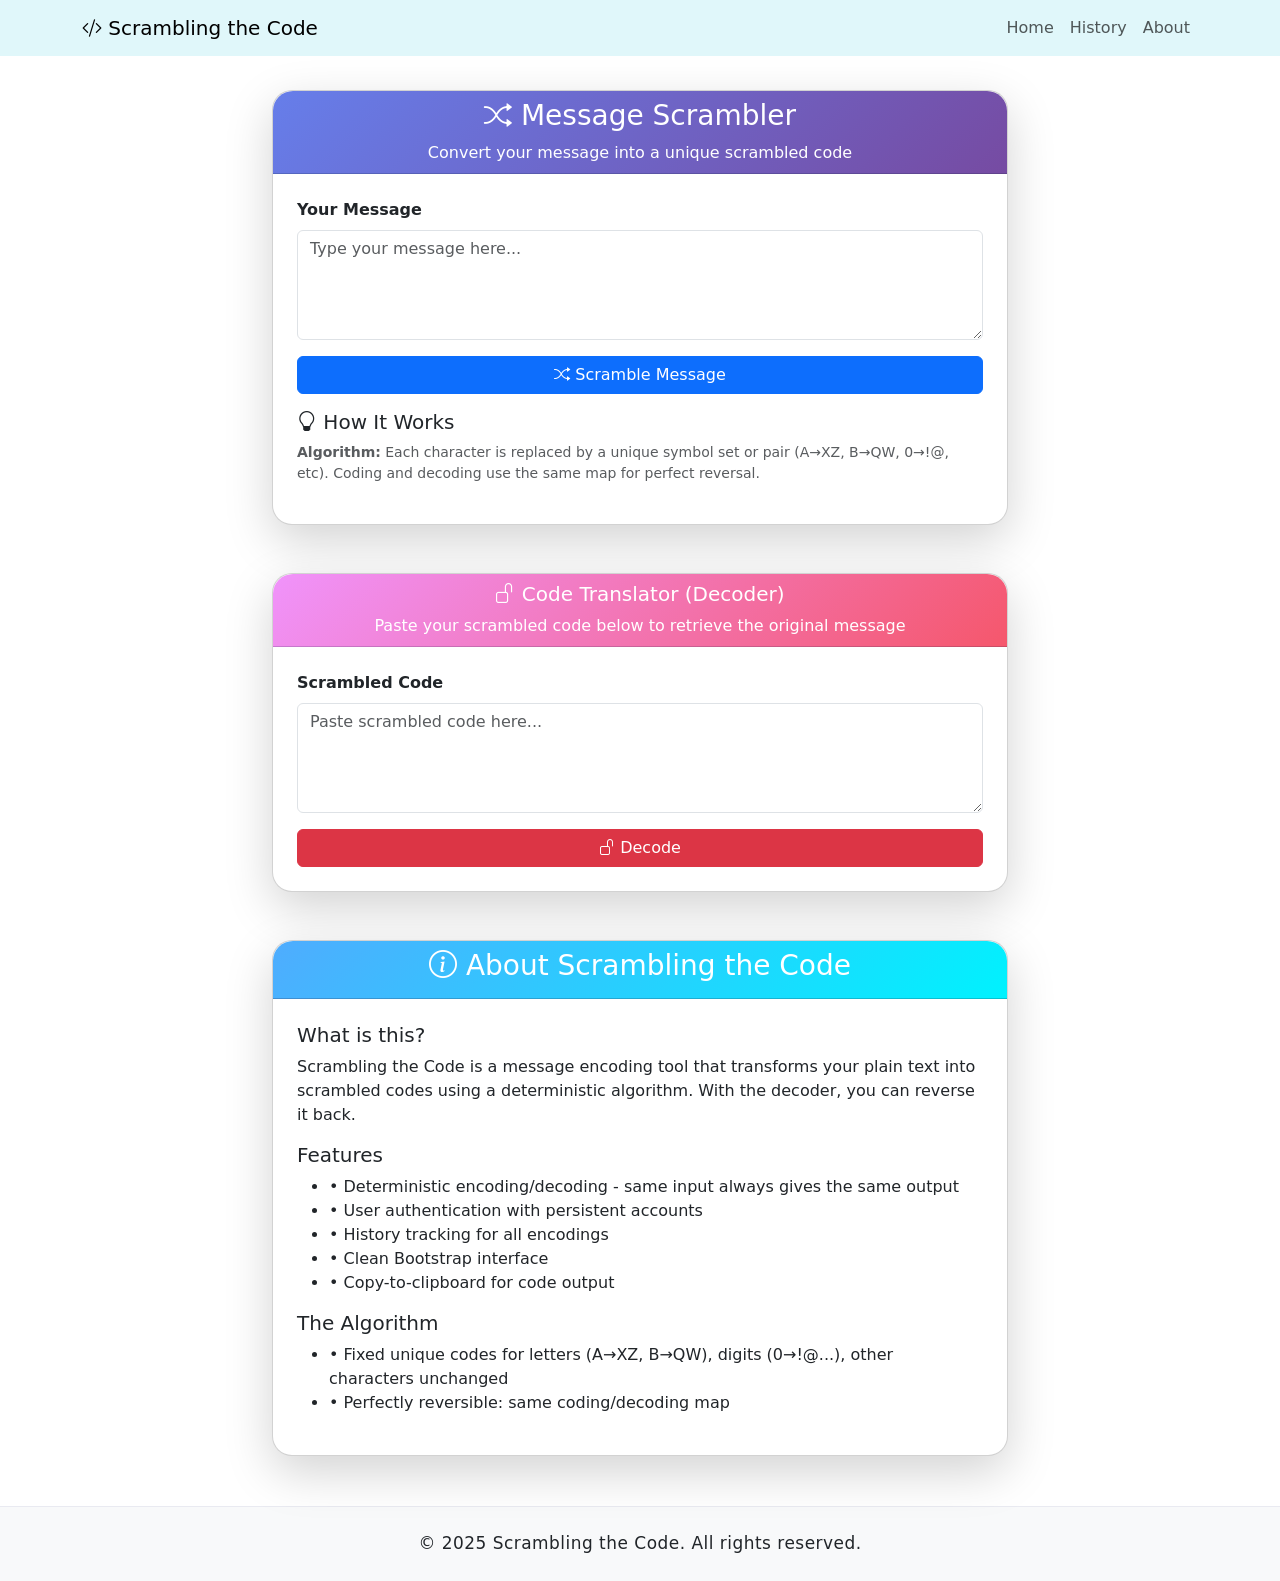
==== commit 505f1fca: "Fix CSS path to enable navbar light blue background" ====
--- a/index.html
+++ b/index.html
@@ -4,8 +4,11 @@
   <meta charset="UTF-8">
   <meta name="viewport" content="width=device-width, initial-scale=1">
   <title>Scrambling the Code</title>
+  <!-- Bootstrap CSS -->
   <link href="https://cdn.jsdelivr.net/npm/bootstrap@5.3.8/dist/css/bootstrap.min.css" rel="stylesheet">
-  <link rel="stylesheet" href="custom.css">
+  <!-- Custom Styles -->
+  <link rel="stylesheet" href="css/custom.css">
+  <!-- Bootstrap Icons -->
   <link rel="stylesheet" href="https://cdn.jsdelivr.net/npm/bootstrap-icons@1.10.0/font/bootstrap-icons.css">
 </head>
 <body>
@@ -24,7 +27,6 @@
       </div>
     </div>
   </nav>
-
   <div class="container main-container" style="margin-top:90px;margin-bottom:50px;">
     <div class="row justify-content-center">
       <div class="col-lg-8">
@@ -34,59 +36,55 @@
             <p class="mb-0">Convert your message into a unique scrambled code</p>
           </div>
           <div class="card-body p-4">
-            <label class="form-label fw-bold">Your Message</label>
-            <textarea class="form-control mb-3" id="messageInput" rows="4" placeholder="Type your message here..."></textarea>
-            <button class="btn btn-primary w-100 mb-3" id="encodeBtn" style="border-radius:10px;">
-              <i class="bi bi-shuffle"></i> Scramble Message
-            </button>
-            <div id="outputSection" class="d-none">
-              <label class="form-label fw-bold">
-                Scrambled Code <i class="bi bi-clipboard copy-btn" id="copyBtn" title="Copy to clipboard"></i>
-              </label>
-              <div class="code-output" id="codeOutput" style="background:#1e1b4b;color:#10b981;font-family:'Courier New',monospace;padding:20px;border-radius:10px;word-break:break-all;"></div>
+            <form id="encodeForm">
+              <div class="mb-3">
+                <label for="userMessage" class="form-label fw-bold">Your Message</label>
+                <textarea class="form-control" id="userMessage" rows="4" placeholder="Type your message here..."></textarea>
+              </div>
+              <button type="submit" class="btn btn-primary w-100"><i class="bi bi-shuffle"></i> Scramble Message</button>
+            </form>
+            <div id="outputArea" class="mt-4" style="display:none;">
+              <h5 class="text-success">Scrambled Code:</h5>
+              <div class="alert alert-success position-relative" id="outputText"></div>
+              <button class="btn btn-secondary w-100" id="copyBtn"><i class="bi bi-clipboard"></i> Copy to Clipboard</button>
             </div>
-          </div>
-        </div>
-        <div class="algo-info mt-4" style="background:linear-gradient(135deg,#f093fb 0%,#f5576c 100%);color:white;padding:20px;border-radius:15px;margin-top:20px;">
-          <h5><i class="bi bi-info-circle"></i> How It Works</h5>
-          <p class="mb-0"><strong>Algorithm:</strong> Each character is replaced by a unique symbol set or pair (A→XZ, B→QW, 0→!@, etc). Coding and decoding use the same map for perfect reversal.</p>
-        </div>
-        <div class="card shadow-lg mt-4" style="border-radius:20px;">
-          <div class="card-header bg-warning text-dark text-center" style="border-radius:20px 20px 0 0;">
-            <h5><i class="bi bi-arrow-repeat"></i> Code Translator (Decoder)</h5>
-            <p class="mb-0">Paste your scrambled code below to retrieve the original message</p>
-          </div>
-          <div class="card-body p-4">
-            <label class="form-label fw-bold">Scrambled Code</label>
-            <textarea class="form-control mb-3" id="decodeInput" rows="3" placeholder="Paste scrambled code here..."></textarea>
-            <button class="btn btn-warning w-100 mb-2" id="decodeBtn" style="border-radius:10px;">
-              <i class="bi bi-arrow-repeat"></i> Decode
-            </button>
-            <div id="decodedSection" class="d-none">
-              <label class="form-label fw-bold">Decoded Message</label>
-              <div class="code-output bg-light text-dark" id="decodedOutput" style="border-radius:10px;"></div>
-            </div>
-          </div>
-        </div>
-        <div class="card shadow-lg mt-4 d-none" id="historyCard" style="border-radius:20px;">
-          <div class="card-header bg-success text-white text-center" style="border-radius:20px 20px 0 0;">
-            <h3><i class="bi bi-clock-history"></i> Your Encoding History</h3>
-          </div>
-          <div class="card-body p-4">
-            <div id="historyContainer">
-              <p class="text-muted text-center">No history yet. Start encoding messages!</p>
+            <div class="mt-3">
+              <h5><i class="bi bi-lightbulb"></i> How It Works</h5>
+              <p class="text-muted small"><strong>Algorithm:</strong> Each character is replaced by a unique symbol set or pair (A→XZ, B→QW, 0→!@, etc). Coding and decoding use the same map for perfect reversal.</p>
             </div>
           </div>
         </div>
       </div>
     </div>
-  </div>
 
-  <div class="container mb-5" id="about">
-    <div class="row justify-content-center">
+    <div class="row justify-content-center mt-5">
       <div class="col-lg-8">
-        <div class="card shadow-lg">
-          <div class="card-header bg-dark text-white text-center">
+        <div class="card shadow-lg" style="border-radius:20px;">
+          <div class="card-header text-center" style="border-radius:20px 20px 0 0;background:linear-gradient(135deg,#f093fb 0%,#f5576c 100%);color:white;">
+            <h5><i class="bi bi-unlock"></i> Code Translator (Decoder)</h5>
+            <p class="mb-0">Paste your scrambled code below to retrieve the original message</p>
+          </div>
+          <div class="card-body p-4">
+            <form id="decodeForm">
+              <div class="mb-3">
+                <label for="scrambledCode" class="form-label fw-bold">Scrambled Code</label>
+                <textarea class="form-control" id="scrambledCode" rows="4" placeholder="Paste scrambled code here..."></textarea>
+              </div>
+              <button type="submit" class="btn btn-danger w-100"><i class="bi bi-unlock"></i> Decode</button>
+            </form>
+            <div id="decodeOutputArea" class="mt-4" style="display:none;">
+              <h5 class="text-info">Original Message:</h5>
+              <div class="alert alert-info" id="decodeOutputText"></div>
+            </div>
+          </div>
+        </div>
+      </div>
+    </div>
+
+    <div class="row justify-content-center mt-5" id="about">
+      <div class="col-lg-8">
+        <div class="card shadow-lg" style="border-radius:20px;">
+          <div class="card-header text-center" style="border-radius:20px 20px 0 0;background:linear-gradient(135deg,#4facfe 0%,#00f2fe 100%);color:white;">
             <h3><i class="bi bi-info-circle"></i> About Scrambling the Code</h3>
           </div>
           <div class="card-body p-4">
@@ -94,92 +92,30 @@
             <p>Scrambling the Code is a message encoding tool that transforms your plain text into scrambled codes using a deterministic algorithm. With the decoder, you can reverse it back.</p>
             <h5>Features</h5>
             <ul>
-              <li>Deterministic encoding/decoding - same input always gives the same output</li>
-              <li>User authentication with persistent accounts</li>
-              <li>History tracking for all encodings</li>
-              <li>Clean Bootstrap interface</li>
-              <li>Copy-to-clipboard for code output</li>
+              <li>• Deterministic encoding/decoding - same input always gives the same output</li>
+              <li>• User authentication with persistent accounts</li>
+              <li>• History tracking for all encodings</li>
+              <li>• Clean Bootstrap interface</li>
+              <li>• Copy-to-clipboard for code output</li>
             </ul>
             <h5>The Algorithm</h5>
             <ul>
-              <li>Fixed unique codes for letters (A→XZ, B→QW), digits (0→!@...), other characters unchanged</li>
-              <li>Perfectly reversible: same coding/decoding map</li>
+              <li>• Fixed unique codes for letters (A→XZ, B→QW), digits (0→!@...), other characters unchanged</li>
+              <li>• Perfectly reversible: same coding/decoding map</li>
             </ul>
           </div>
         </div>
       </div>
     </div>
   </div>
-  <footer class="bg-dark text-white text-center py-3 mt-5">&copy; 2025 Scrambling the Code. All rights reserved.</footer>
+
+  <footer class="text-center py-4 bg-light mt-5">
+    <p class="mb-0">© 2025 Scrambling the Code. All rights reserved.</p>
+  </footer>
+
+  <!-- Bootstrap Bundle JS -->
   <script src="https://cdn.jsdelivr.net/npm/bootstrap@5.3.8/dist/js/bootstrap.bundle.min.js"></script>
-  <script>
-    // navbar dynamic auth logic
-    function updateNavbarAuth() {
-      const currentUser = JSON.parse(localStorage.getItem('currentUser') || "null");
-      const links = document.getElementById('navbarLinks');
-      Array.from(links.querySelectorAll('.auth-dynamic')).forEach(el => el.remove());
-      if (currentUser && currentUser.name) {
-        const welcome = document.createElement('li');
-        welcome.className = "nav-item auth-dynamic";
-        welcome.innerHTML = `<span class="nav-link">Welcome <b>${currentUser.name}</b></span>`;
-        const logout = document.createElement('li');
-        logout.className = "nav-item auth-dynamic";
-        logout.innerHTML = `<a href="#" class="nav-link text-danger" id="logoutBtn">Logout</a>`;
-        links.appendChild(welcome);
-        links.appendChild(logout);
-        document.getElementById('logoutBtn').onclick = function(e) {
-          e.preventDefault(); localStorage.removeItem('currentUser'); updateNavbarAuth(); window.location.href = 'index.html';
-        }
-      } else {
-        const login = document.createElement('li');
-        login.className = "nav-item auth-dynamic";
-        login.innerHTML = `<a href="login.html" class="nav-link">Login</a>`;
-        const signup = document.createElement('li');
-        signup.className = "nav-item auth-dynamic";
-        signup.innerHTML = `<a href="signup.html" class="nav-link">Sign Up</a>`;
-        links.appendChild(login); links.appendChild(signup);
-      }
-    }
-    window.addEventListener('DOMContentLoaded', updateNavbarAuth);
-
-    // --- ENCODER/DECODER ALGO ---
-    const mapIn = {}; const mapOut = {};
-    (() => {
-      const letters = 'ABCDEFGHIJKLMNOPQRSTUVWXYZ';
-      const codes = ['XZ','QW','ER','TY','UI','OP','AS','DF','GH','JK','LZ','XC','VB','NM','ZA','SX','DC','FV','GB','HN','JM','KL','PO','IU','YT','RE'];
-      letters.split('').forEach((L,i)=>{mapIn[L]=codes[i];mapOut[codes[i]]=L;});
-      '0123456789'.split('').forEach((D,i)=>{const sym= ['!@','#$','%^','&*','()','-_','+=','{}','[]','<>'][i];mapIn[D]=sym;mapOut[sym]=D;});
-    })();
-    function encode(msg) { return msg.toUpperCase().split('').map(ch=>mapIn[ch]||ch).join(''); }
-    function decode(code) {
-      let res='',i=0;
-      while(i<code.length){
-        const two=code.substr(i,2);
-        if(mapOut[two]){res+=mapOut[two];i+=2;}
-        else {res+=code[i];i++;}
-      }
-      return res;
-    }
-    document.getElementById('encodeBtn').onclick = () => {
-      const msg = document.getElementById('messageInput').value;
-      const coded = encode(msg);
-      document.getElementById('codeOutput').textContent=coded;
-      document.getElementById('outputSection').classList.remove('d-none');
-      if(window.addToHistory) addToHistory(msg,coded);
-    };
-    document.getElementById('copyBtn').onclick = () => navigator.clipboard.writeText(document.getElementById('codeOutput').textContent);
-    document.getElementById('decodeBtn').onclick = () => {
-      const txt=decode(document.getElementById('decodeInput').value);
-      document.getElementById('decodedOutput').textContent=txt;
-      document.getElementById('decodedSection').classList.remove('d-none');
-    };
-    document.getElementById('historyLink').onclick = e => {
-      e.preventDefault();
-      if(!localStorage.getItem('currentUser') ){alert('Login first');location='login.html';return;}
-      if(window.displayHistory) displayHistory();
-      document.getElementById('historyCard').classList.remove('d-none');
-      document.getElementById('historyCard').scrollIntoView();
-    };
-  </script>
+  <!-- Main Logic JS -->
+  <script src="js/script.js"></script>
 </body>
 </html>
--- a/css/custom.css
+++ b/css/custom.css
@@ -0,0 +1,49 @@
+body {
+  transition: all 0.25s;
+}
+.form-control:focus {
+  border-color: #764ba2;
+  box-shadow: 0 0 0 0.12rem rgba(118,75,162,0.07);
+}
+.code-output {
+  background: #1e1b4b !important;
+  color: #10b981 !important;
+  font-family: 'Courier New', Courier, monospace;
+  padding: 22px 18px;
+  border-radius: 10px;
+  font-size: 1.18rem;
+  min-height: 54px;
+  word-break: break-all;
+  letter-spacing: 2px;
+  margin-bottom: 12px;
+}
+.bg-light.text-dark {
+  background: #f4f6fa!important;
+  color: #111!important;
+}
+.copy-btn {
+  cursor: pointer;
+  transition: color 0.24s;
+  margin-left: 8px;
+}
+.copy-btn:hover {
+color: #764ba2;
+}
+.alert, #alertMessage {
+  border-radius: 14px;
+  font-size: 1.08rem;
+}
+footer {
+  letter-spacing: .5px;
+  border-top: 1px solid rgba(140,140,185,0.14);
+  font-size: 1.06rem;
+}
+/* Give the background and cards a slight gradient shadow ring effect */
+.container main-container > .row {
+  filter: drop-shadow(0 10px 24px rgba(86,70,161,.10));
+}
+
+/* Navbar with light blue background */
+.navbar {
+  background: #e0f7fa !important;
+}
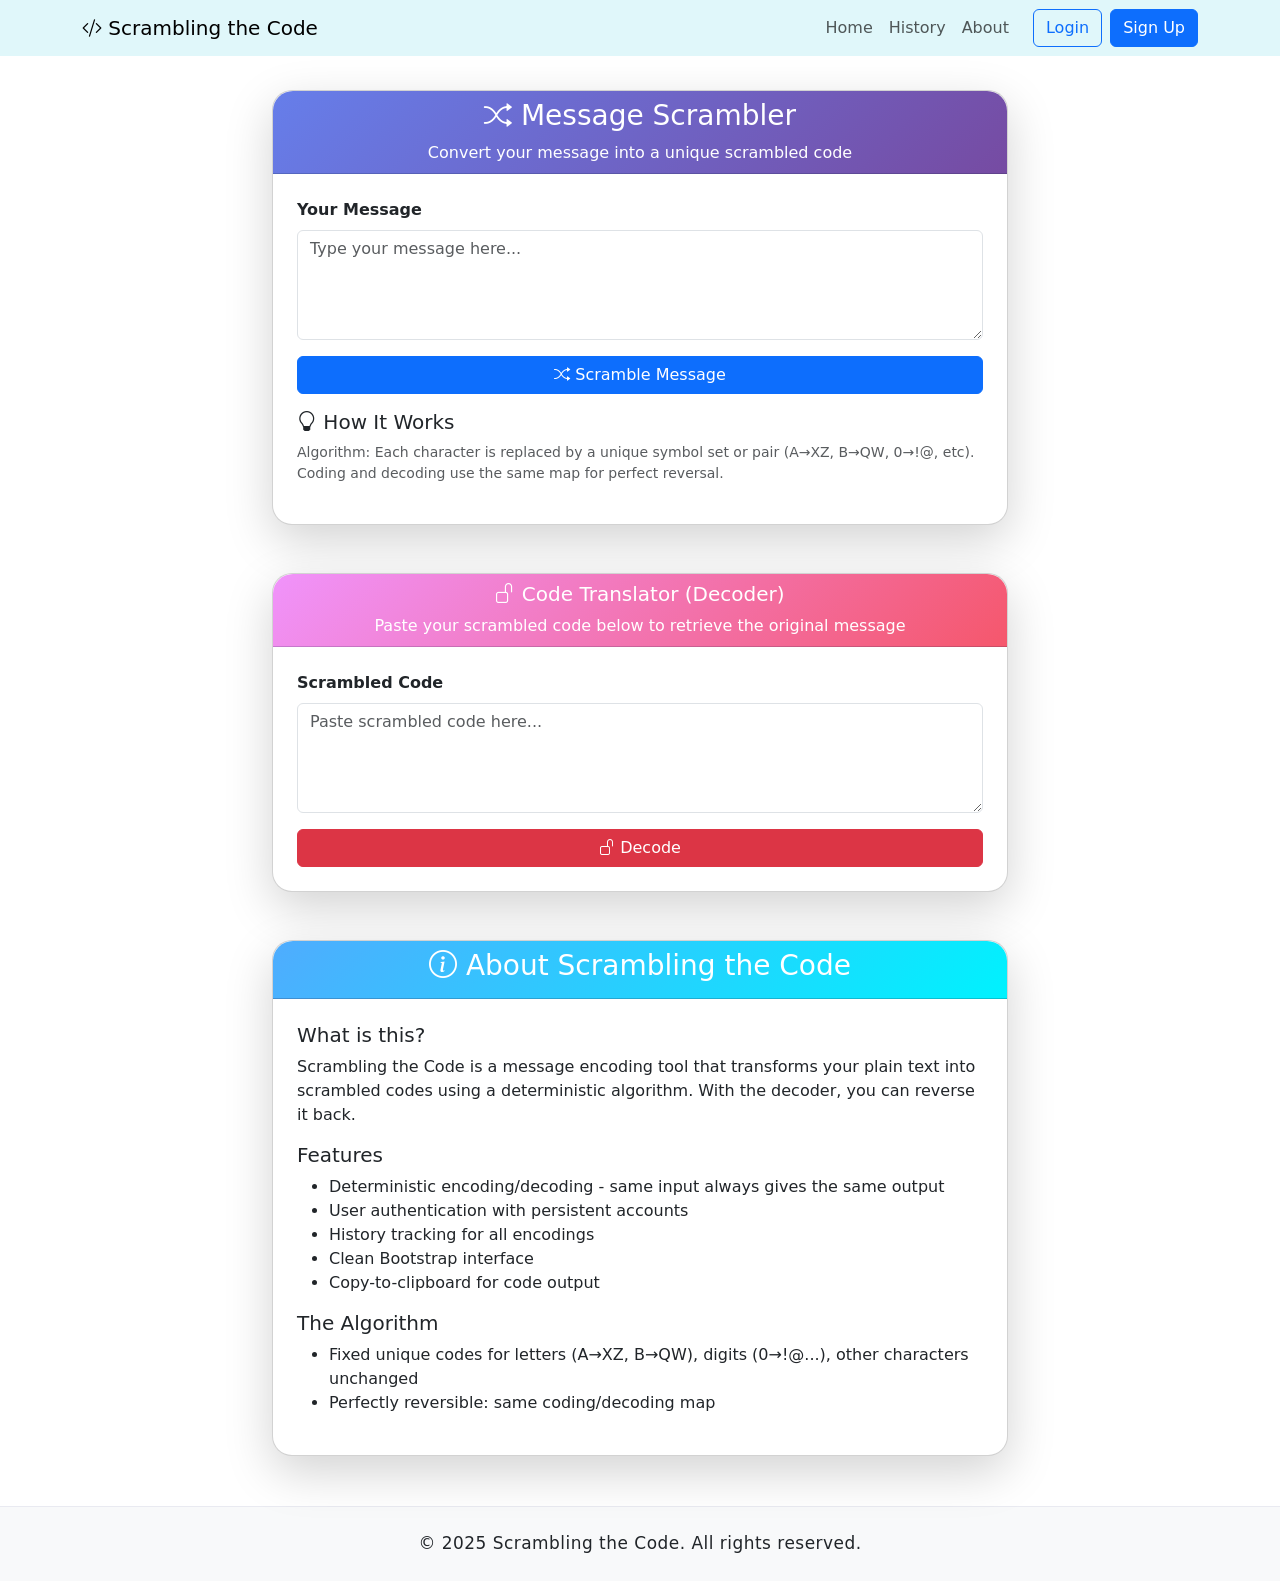
==== commit af3fcf47: "Add Login and Signup buttons to navigation bar" ====
--- a/index.html
+++ b/index.html
@@ -1,7 +1,7 @@
 <!DOCTYPE html>
 <html lang="en">
 <head>
-  <meta charset="UTF-8">
+  <meta charset="utf-8">
   <meta name="viewport" content="width=device-width, initial-scale=1">
   <title>Scrambling the Code</title>
   <!-- Bootstrap CSS -->
@@ -14,7 +14,7 @@
 <body>
   <nav class="navbar navbar-expand-lg navbar-light fixed-top">
     <div class="container">
-      <a class="navbar-brand" href="#"><i class="bi bi-code-slash"></i> Scrambling the Code</a>
+      <a class="navbar-brand" href="#" id="brandLink"><i class="bi bi-code-slash"></i> Scrambling the Code</a>
       <button class="navbar-toggler" type="button" data-bs-toggle="collapse" data-bs-target="#navbarNav">
         <span class="navbar-toggler-icon"></span>
       </button>
@@ -24,6 +24,10 @@
           <li class="nav-item"><a class="nav-link" href="#" id="historyLink">History</a></li>
           <li class="nav-item"><a class="nav-link" href="#about">About</a></li>
         </ul>
+        <div class="d-flex ms-lg-3">
+          <a href="login.html" class="btn btn-outline-primary me-2" id="loginBtn">Login</a>
+          <a href="signup.html" class="btn btn-primary" id="signupBtn">Sign Up</a>
+        </div>
       </div>
     </div>
   </nav>
@@ -50,13 +54,12 @@
             </div>
             <div class="mt-3">
               <h5><i class="bi bi-lightbulb"></i> How It Works</h5>
-              <p class="text-muted small"><strong>Algorithm:</strong> Each character is replaced by a unique symbol set or pair (A→XZ, B→QW, 0→!@, etc). Coding and decoding use the same map for perfect reversal.</p>
+              <p class="text-muted small">Algorithm: Each character is replaced by a unique symbol set or pair (A→XZ, B→QW, 0→!@, etc). Coding and decoding use the same map for perfect reversal.</p>
             </div>
           </div>
         </div>
       </div>
     </div>
-
     <div class="row justify-content-center mt-5">
       <div class="col-lg-8">
         <div class="card shadow-lg" style="border-radius:20px;">
@@ -80,7 +83,6 @@
         </div>
       </div>
     </div>
-
     <div class="row justify-content-center mt-5" id="about">
       <div class="col-lg-8">
         <div class="card shadow-lg" style="border-radius:20px;">
@@ -92,27 +94,25 @@
             <p>Scrambling the Code is a message encoding tool that transforms your plain text into scrambled codes using a deterministic algorithm. With the decoder, you can reverse it back.</p>
             <h5>Features</h5>
             <ul>
-              <li>• Deterministic encoding/decoding - same input always gives the same output</li>
-              <li>• User authentication with persistent accounts</li>
-              <li>• History tracking for all encodings</li>
-              <li>• Clean Bootstrap interface</li>
-              <li>• Copy-to-clipboard for code output</li>
+              <li>Deterministic encoding/decoding - same input always gives the same output</li>
+              <li>User authentication with persistent accounts</li>
+              <li>History tracking for all encodings</li>
+              <li>Clean Bootstrap interface</li>
+              <li>Copy-to-clipboard for code output</li>
             </ul>
             <h5>The Algorithm</h5>
             <ul>
-              <li>• Fixed unique codes for letters (A→XZ, B→QW), digits (0→!@...), other characters unchanged</li>
-              <li>• Perfectly reversible: same coding/decoding map</li>
+              <li>Fixed unique codes for letters (A→XZ, B→QW), digits (0→!@...), other characters unchanged</li>
+              <li>Perfectly reversible: same coding/decoding map</li>
             </ul>
           </div>
         </div>
       </div>
     </div>
   </div>
-
   <footer class="text-center py-4 bg-light mt-5">
     <p class="mb-0">© 2025 Scrambling the Code. All rights reserved.</p>
   </footer>
-
   <!-- Bootstrap Bundle JS -->
   <script src="https://cdn.jsdelivr.net/npm/bootstrap@5.3.8/dist/js/bootstrap.bundle.min.js"></script>
   <!-- Main Logic JS -->
